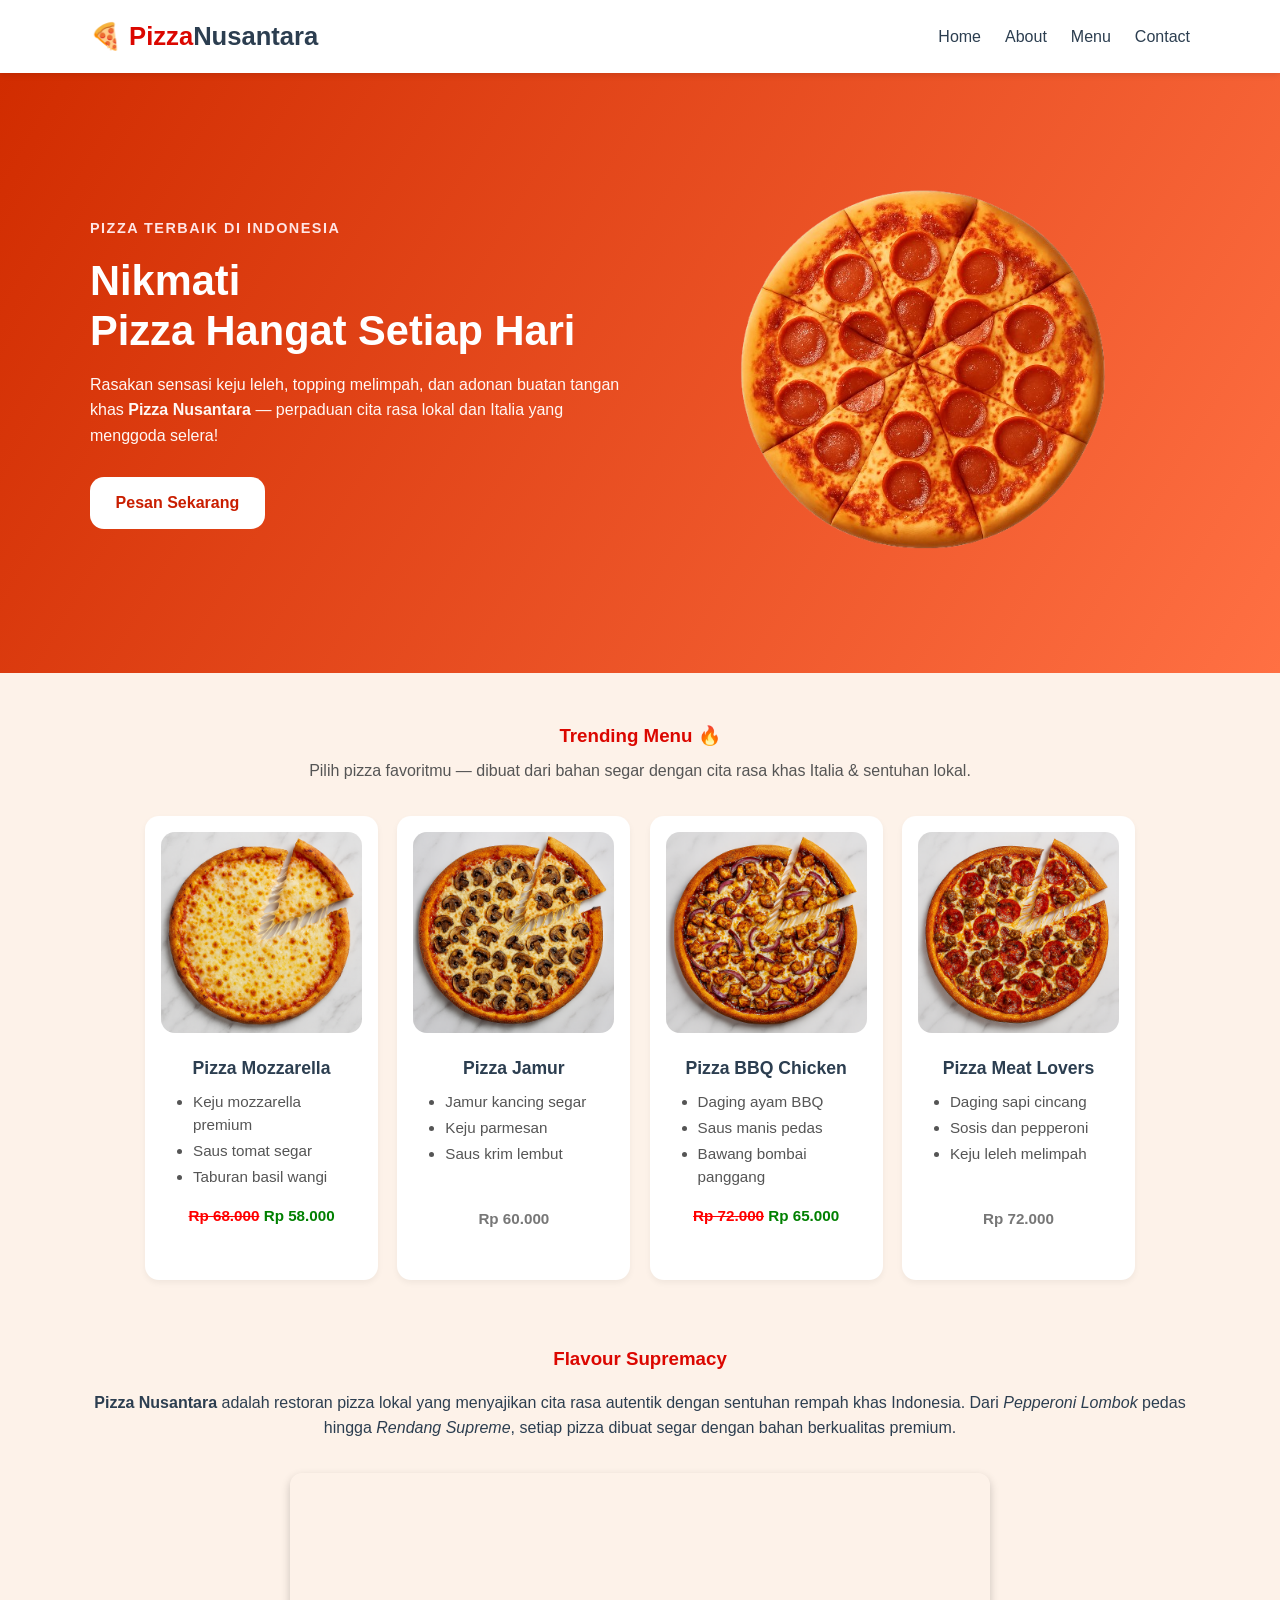
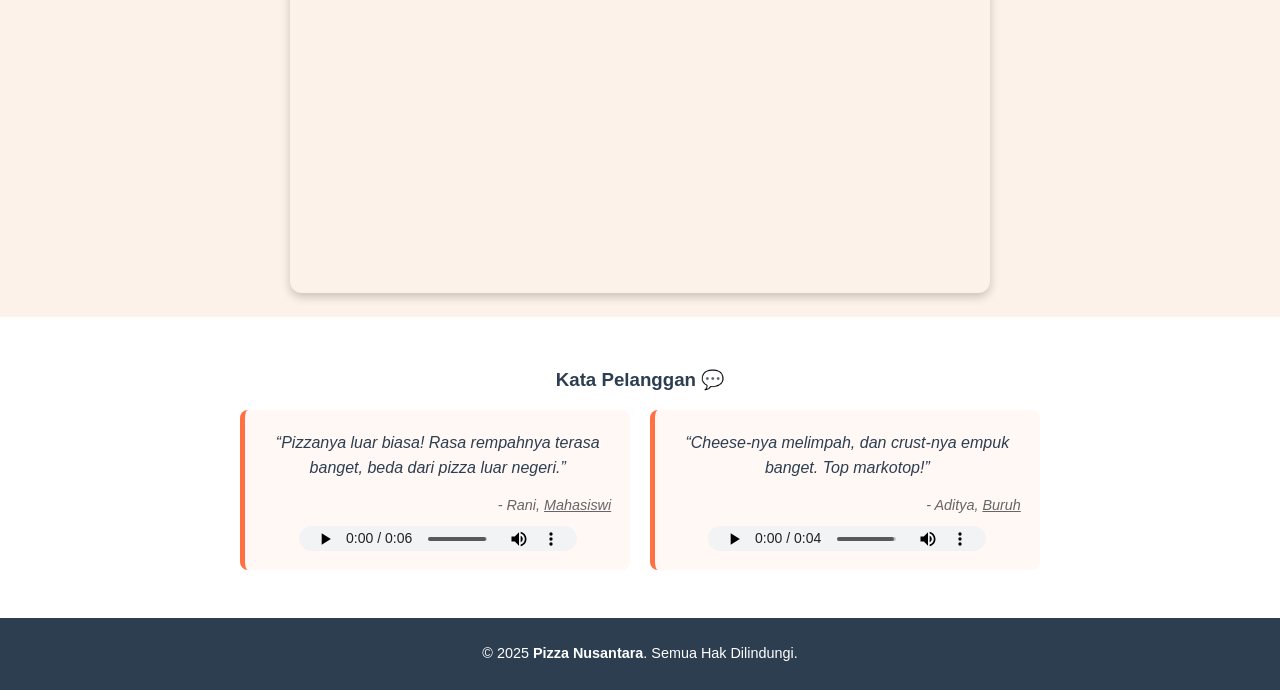
==== index.html @ c777f019 "Commit pertama, upload proyek Pizzanusantara" ====
<!DOCTYPE html>
<html lang="id">
<head>
  <meta charset="UTF-8">
  <meta name="viewport" content="width=device-width, initial-scale=1.0">
  <title>Pizza Nusantara - Cita Rasa Autentik Indonesia</title>
  <link rel="stylesheet" href="style.css">
</head>
<body>
  <style>
    .hero {
      background: linear-gradient(120deg, #d12c00, #ff7043);
      color: #fff;
      padding: 6rem 2rem;
    }

    .hero-content {
      display: flex;
      align-items: center;
      justify-content: space-between;
      flex-wrap: wrap;
      gap: 2rem;
      max-width: 1100px;
      margin: 0 auto;
    }

    .hero-content .text {
      flex: 1 1 45%;
    }

    .hero-content .text .special {
      color: #ffe5e5;
      font-size: 0.9rem;
      letter-spacing: 1.5px;
      text-transform: uppercase;
    }

    .hero-content .text h2 {
      font-size: 2.6rem;
      margin: 1rem 0;
      font-weight: 700;
      line-height: 1.2;
    }

    .hero-content .text p {
      font-size: 1rem;
      margin-bottom: 1.8rem;
      color: #fff8f5;
      line-height: 1.6;
    }


    .card {
      position: relative;
      background: var(--light, #fff);
      border-radius: var(--radius, 12px);
      box-shadow: 0 3px 6px rgba(0, 0, 0, 0.05);
      padding: 1rem;
      transition: transform 0.25s ease, box-shadow 0.25s ease;
    }

    .card img {
      width: 100%;
      aspect-ratio: 1 / 1;
      object-fit: cover;
      border-radius: var(--radius, 12px);
    }

    .card h4 {
      font-size: 1.3rem;
      margin: 0.6rem 0;
      color: #333;
    }

    .card p {
      font-size: 1.1rem;
      font-weight: 600;
      color: #444;
    }

    .card ul {
      margin: 0.5rem 0 1rem 1rem;
      padding-left: 1rem;
      color: #555;
      font-size: 0.95rem;
      line-height: 1.5;
      list-style-type: disc;
      text-align: left;
    }

    .card ul li {
      margin-bottom: 3px;
    }

    .video-container {
      margin-top: 2rem;
      text-align: center;
    }

    .video-container video {
      width: 90%;
      max-width: 700px;
      height: 420px; 
      object-fit: cover;
      border-radius: 12px;
      box-shadow: 0 4px 10px rgba(0,0,0,0.2);
    }

    .testi-grid {
      display: grid;
      grid-template-columns: repeat(auto-fit, minmax(250px, 1fr));
      gap: 1.5rem;
      margin-top: 1rem;
    }

    blockquote {
      background: #fff8f5;
      border-left: 5px solid #ff7043;
      padding: 1rem;
      border-radius: 8px;
      font-style: italic;
      position: relative;
    }

    blockquote audio {
      display: block;
      width: 80%;
      margin: 0.6rem auto 0;
      border-radius: 6px;
      height: 25px; 
    }

    cite {
      display: block;
      margin-top: 0.8rem;
      text-align: right;
      font-size: 0.9rem;
      color: #666;
    }

    .menu-grid {
  display: grid;
  grid-template-columns: repeat(auto-fit, minmax(220px, 1fr));
  gap: 1.2rem;
  width: 90%;
  max-width: 1000px;
  margin: 0 auto;
}

.card {
  background: var(--light);
  border-radius: var(--radius);
  box-shadow: 0 3px 6px rgba(0, 0, 0, 0.05);
  padding: 1rem;
  
}

.card img {
  width: 100%;
  aspect-ratio: 1 / 1;  
  object-fit: cover;
  border-radius: var(--radius);
}

.card h4 {
  margin-top: 0.8rem;
  color: var(--dark);
  font-size: 1.1rem;
  font-weight: 600;
}

.card p {
  color: #777;
  font-size: 0.95rem;
  margin-top: 0.3rem;
}


.testimoni {
  background: var(--light);
  padding: 3rem 0;
  text-align: center; 
}

.testi-grid {
  display: grid;
  grid-template-columns: repeat(auto-fit, minmax(280px, 1fr));
  gap: 1.2rem;
  max-width: 800px; 
  margin: 1rem auto 0; 
}

blockquote {
  background: #fff8f5;
  border-left: 5px solid #ff7043;
  padding: 1.2rem;
  border-radius: 8px;
  font-style: italic;
  position: relative;
}

blockquote audio {
  display: block;
  width: 80%;
  margin: 0.6rem auto 0;
  border-radius: 6px;
  height: 25px;
}

blockquote cite {
  display: block;
  text-align: right;
  margin-top: 0.8rem;
  font-size: 0.9rem;
  color: #666;
}
  </style>

  <header class="navbar">
    <div class="container">
      <h1 class="logo">🍕 Pizza<span>Nusantara</span></h1>
      <nav>
        <ul class="nav-links">
         <li><a href="index.html">Home</a></li>
          <li><a href="about.html">About</a></li>
          <li><a href="galery.html">Menu</a></li>
          <li><a href="contact.html">Contact</a></li>
        </ul>
      </nav>
    </div>
  </header>

  <section class="hero red-theme">
    <div class="hero-content">
      <div class="text">
        <h4 class="special">PIZZA TERBAIK DI INDONESIA</h4>
        <h2>Nikmati<br>Pizza Hangat Setiap Hari</h2>
        <p>Rasakan sensasi keju leleh, topping melimpah, dan adonan buatan tangan khas <strong>Pizza Nusantara</strong> — perpaduan cita rasa lokal dan Italia yang menggoda selera!</p>
        <a href="contact.html" class="btn-primary">Pesan Sekarang</a>
      </div>
      <div class="image">
        <img src="images/pizza_index.png" alt="Pizza Nusantara">
      </div>
    </div>
  </section>

<section class="menu">
  <div class="container">
    <h3>Trending Menu 🔥</h3>
    <p style="margin-top:0.5rem; color:#555;">
      Pilih pizza favoritmu — dibuat dari bahan segar dengan cita rasa khas Italia & sentuhan lokal.
    </p>
    
    <div class="menu-grid">
      <div class="card">
        <img src="images/pizza_mozzarela.png" alt="Pizza Mozzarella">
        <h4>Pizza Mozzarella</h4>
        <ul>
          <li>Keju mozzarella premium</li>
          <li>Saus tomat segar</li>
          <li>Taburan basil wangi</li>
        </ul>
        <p>
    <del style="color: red;">Rp 68.000</del>
    <ins style="color: green; text-decoration: none;">Rp 58.000</ins>
</p>
      </div>

      <div class="card">
        <img src="images/pizza_jamur.png" alt="Pizza Jamur">
        <h4>Pizza Jamur</h4>
        <ul>
          <li>Jamur kancing segar</li>
          <li>Keju parmesan</li>
          <li>Saus krim lembut</li>
          <br>
        </ul>
        <p>Rp 60.000</p>
      </div>

      <div class="card">
        <img src="images/pizza_bbq.png" alt="Pizza BBQ Chicken">
        <h4>Pizza BBQ Chicken</h4>
        <ul>
          <li>Daging ayam BBQ</li>
          <li>Saus manis pedas</li>
          <li>Bawang bombai panggang</li>
        </ul>
       <p> <del style="color: red;">Rp 72.000</del>
    <ins style="color: green; text-decoration: none;">Rp 65.000</ins></p>
      </div>

      <div class="card">
        <img src="images/pizza_meat.png" alt="Pizza Meat Lovers">
        <h4>Pizza Meat Lovers</h4>
        <ul>
          <li>Daging sapi cincang</li>
          <li>Sosis dan pepperoni</li>
          <li>Keju leleh melimpah</li>
          <br>
        </ul>
        <p>Rp 72.000</p>
      </div>
    </div>
  </div>
</section>

  <section class="about">
    <div class="container">
      <h3>Flavour Supremacy</h3>
      <p>
        <strong>Pizza Nusantara</strong> adalah restoran pizza lokal yang menyajikan cita rasa autentik dengan sentuhan rempah khas Indonesia.  
        Dari <em>Pepperoni Lombok</em> pedas hingga <em>Rendang Supreme</em>, setiap pizza dibuat segar dengan bahan berkualitas premium.
      </p>

          <section>
        <div class="video-container">
          <video autoplay muted loop playsinline poster="videos/pizza_index.jpg">
            <source src="videos/pizza_index.mp4" type="video/mp4">
            Browser Anda tidak mendukung pemutaran video.
          </video>
        </div>
      </section>
    </div> <!-- Tutup .container dari section.about -->
  </section> <!-- Tutup section.about dengan benar -->

  <section class="testimoni">
    <div class="container">
      <h3>Kata Pelanggan 💬</h3>

      <div class="testi-grid">
        <blockquote>
          “Pizzanya luar biasa! Rasa rempahnya terasa banget, beda dari pizza luar negeri.”  
<cite>- Rani, <u>Mahasiswi</u></cite>
          <audio controls>
            <source src="audio/wanita.mp3" type="audio/mp3">
            Browser Anda tidak mendukung pemutaran audio.
          </audio>
        </blockquote>

        <blockquote>
          “Cheese-nya melimpah, dan crust-nya empuk banget. Top markotop!”  
        <cite>- Aditya, <u>Buruh</u></cite>
          <audio controls>
            <source src="audio/pria.mp3" type="audio/mp3">
            Browser Anda tidak mendukung pemutaran audio.
          </audio>
        </blockquote>
      </div>
    </div>
  </section>

  <footer>
    <div class="container">
      <p>&copy; 2025 <strong>Pizza Nusantara</strong>. Semua Hak Dilindungi.</p>
    </div>
  </footer>
---- style.css ----
/*UTAMA*/

:root {
  --primary: #db0700;
  --secondary: #fdf2e9;
  --dark: #2c3e50;
  --light: #fff;
  --radius: 14px;
}

* {
  margin: 0;
  padding: 0;
  box-sizing: border-box;
  font-family: "Poppins", sans-serif;
}

body {
  color: var(--dark);
  background: var(--secondary);
  line-height: 1.6;
}

.container {
  width: 90%;
  max-width: 1100px;
  margin: 0 auto;
}

.navbar {
  background: var(--light);
  box-shadow: 0 2px 6px rgba(0, 0, 0, 0.1);
  padding: 1rem 0;
  position: sticky;
  top: 0;
  z-index: 999;
}

.logo {
  font-size: 1.6rem;
  color: var(--primary);
}

.logo span {
  color: var(--dark);
}

.navbar .container {
  display: flex;
  align-items: center;
  justify-content: space-between;
}

.nav-links {
  display: flex;
  gap: 1.5rem;
  list-style: none;
}

.nav-links a {
  text-decoration: none;
  color: var(--dark);
  font-weight: 500;
}

.nav-links a:hover {
  color: var(--primary);
}

.btn-primary {
  display: inline-block;
  background: #fff;
  color: #c91e00;
  padding: 0.8rem 1.6rem;
  border-radius: var(--radius);
  text-decoration: none;
  font-weight: 600;
  transition: background 0.25s ease;
}

.btn-primary:hover {
  background: #b30000;
  color: #fff;
}

.hero-content .image {
  flex: 1 1 45%;
  text-align: center;
}

.hero-content .image img {
  width: 80%;
  max-width: 400px;
  border-radius: 50%;
  object-fit: cover;
  border: none;
  outline: none;
  background: transparent;
}


@media (max-width: 768px) {
  .hero-content {
    flex-direction: column;
    text-align: center;
  }

  .hero-content .text {
    text-align: center;
  }

  .hero-content .image img {
    width: 85%;
  }
}



.about {
  padding: 1rem 0;
  text-align: center;
}

.about h3 {
  color: var(--primary);
  margin-bottom: 1rem;
}


.menu {
  padding: 3rem 0;
  text-align: center;
}

.menu h3 {
  color: var(--primary);
  margin-bottom: 0.5rem;
}

.menu p {
  font-size: 1rem;
  color: #555;
  margin-bottom: 2rem;
}

footer {
  background: var(--dark);
  color: var(--light);
  text-align: center;
  padding: 1.5rem 0;
  font-size: 0.9rem;
}

@media (max-width: 768px) {
  .nav-links {
    flex-direction: column;
    align-items: center;
  }

  .hero-content {
    flex-direction: column;
    text-align: center;
  }

  .hero-content .image img {
    width: 90%;
  }
}
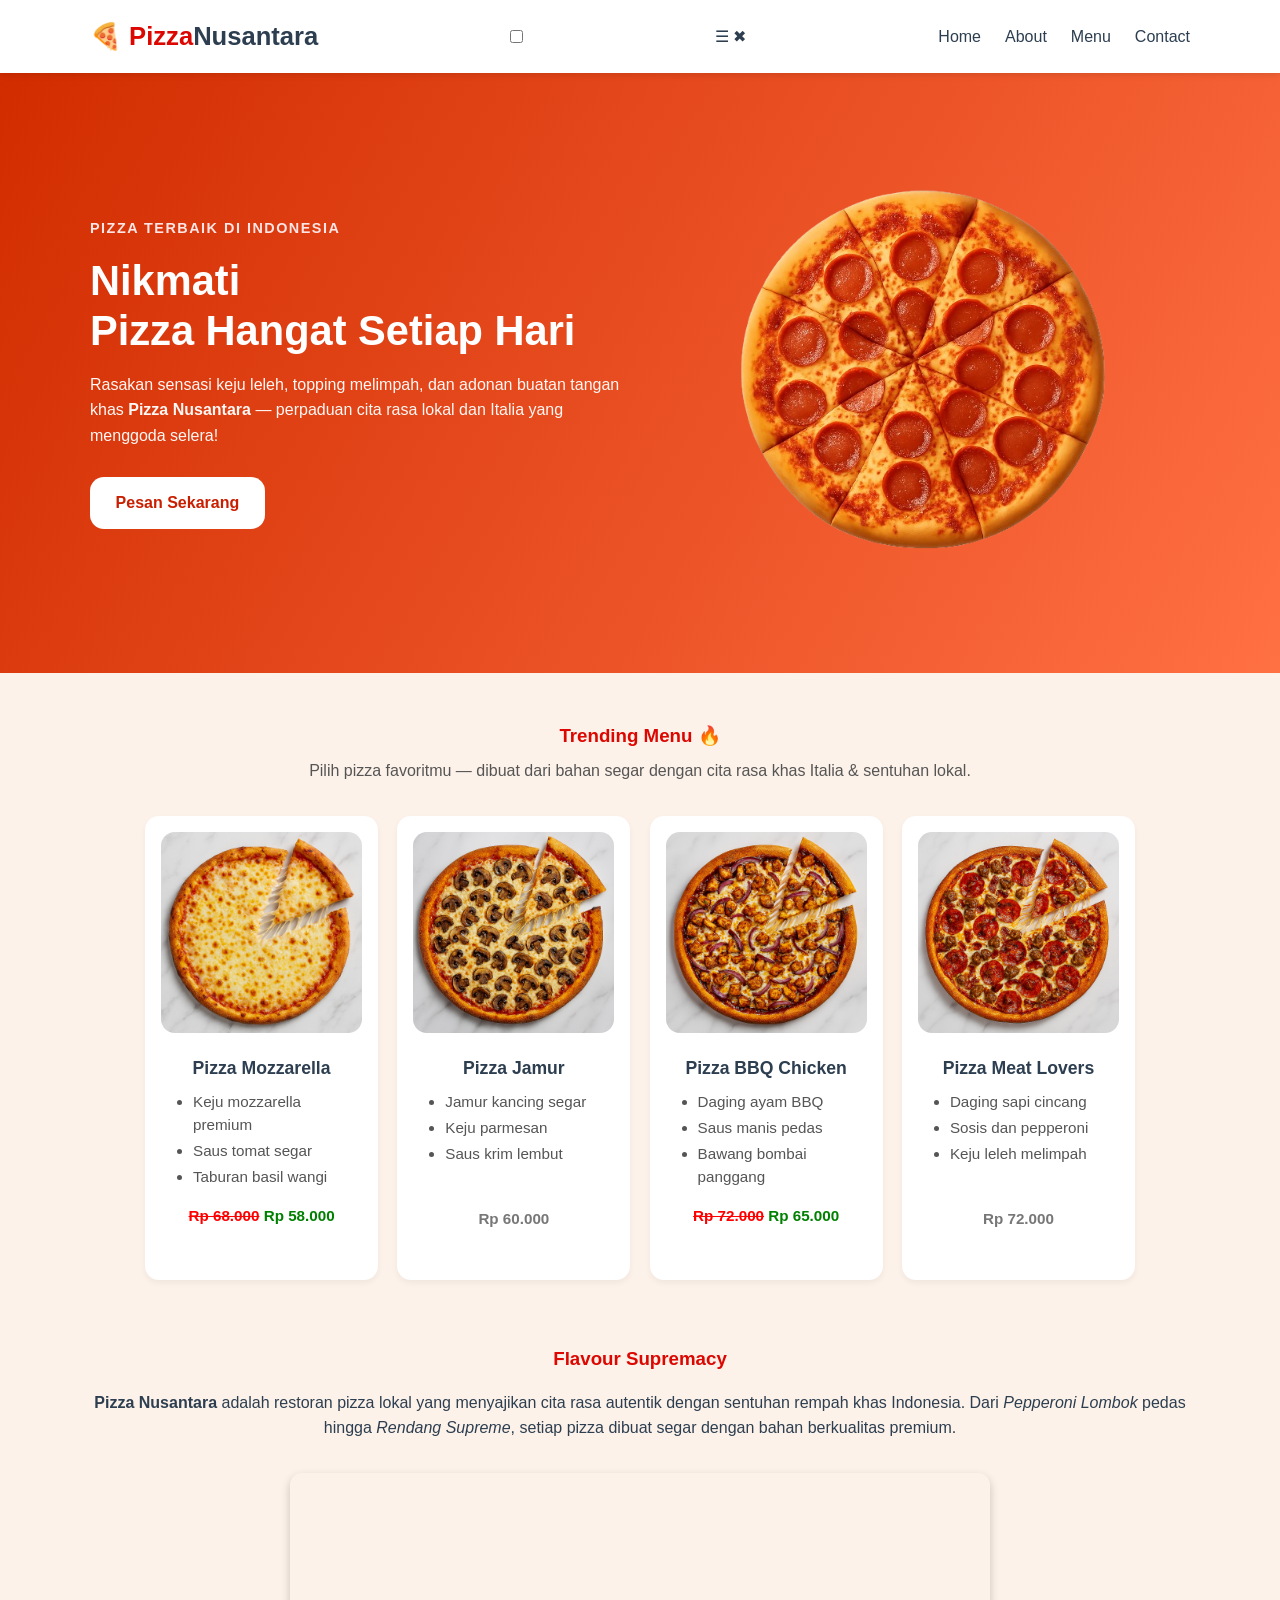
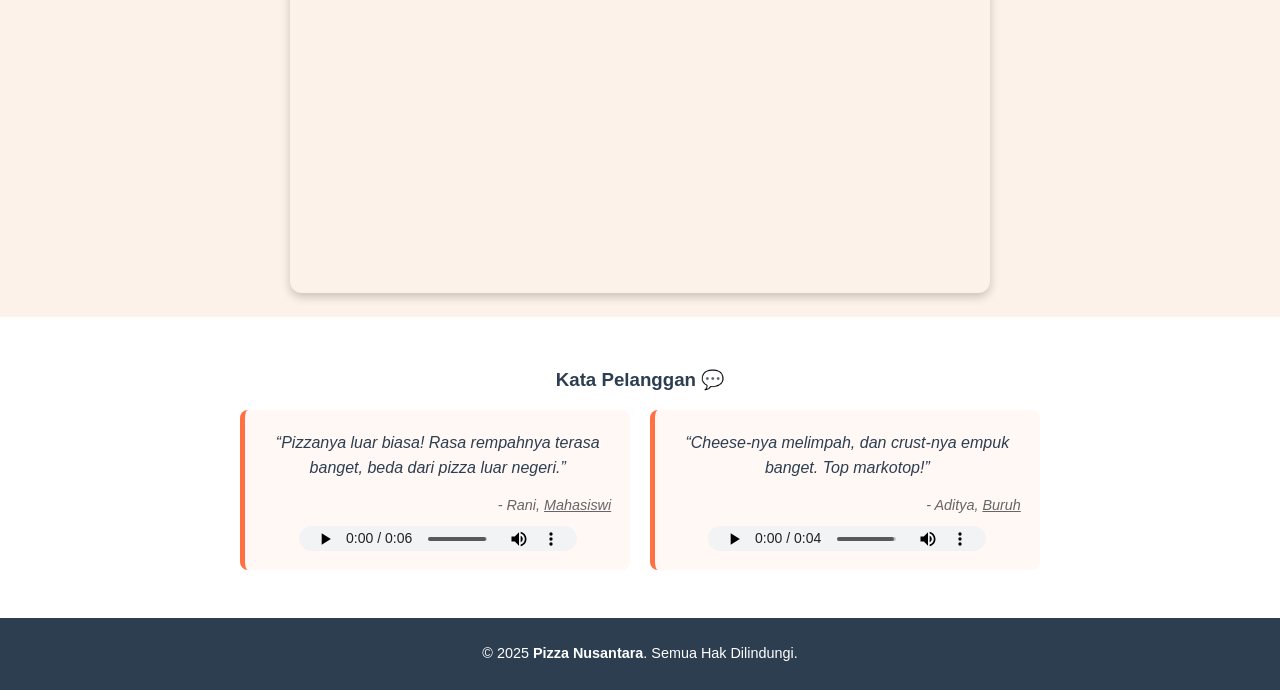
==== commit 56a7843f: "feat: tambah menu hamburger responsif pada navbar" ====
--- a/index.html
+++ b/index.html
@@ -217,18 +217,30 @@
   </style>
 
   <header class="navbar">
-    <div class="container">
-      <h1 class="logo">🍕 Pizza<span>Nusantara</span></h1>
-      <nav>
-        <ul class="nav-links">
-         <li><a href="index.html">Home</a></li>
-          <li><a href="about.html">About</a></li>
-          <li><a href="galery.html">Menu</a></li>
-          <li><a href="contact.html">Contact</a></li>
-        </ul>
-      </nav>
-    </div>
-  </header>
+  <div class="container">
+    <!-- 1. Logo tetap di kiri -->
+    <h1 class="logo">🍕 Pizza<span>Nusantara</span></h1>
+
+    <!-- 2. Checkbox untuk logika buka/tutup (Hidden) -->
+    <input type="checkbox" id="check">
+
+    <!-- 3. Ikon Hamburger yang akan muncul di pojok kanan saat mobile -->
+    <label for="check" class="icons">
+      <span id="menu-icon">&#9776;</span>
+      <span id="close-icon">&#10006;</span>
+    </label>
+
+    <!-- 4. Navigasi -->
+    <nav>
+      <ul class="nav-links">
+        <li><a href="index.html">Home</a></li>
+        <li><a href="about.html">About</a></li>
+        <li><a href="galery.html">Menu</a></li>
+        <li><a href="contact.html">Contact</a></li>
+      </ul>
+    </nav>
+  </div>
+</header>
 
   <section class="hero red-theme">
     <div class="hero-content">
